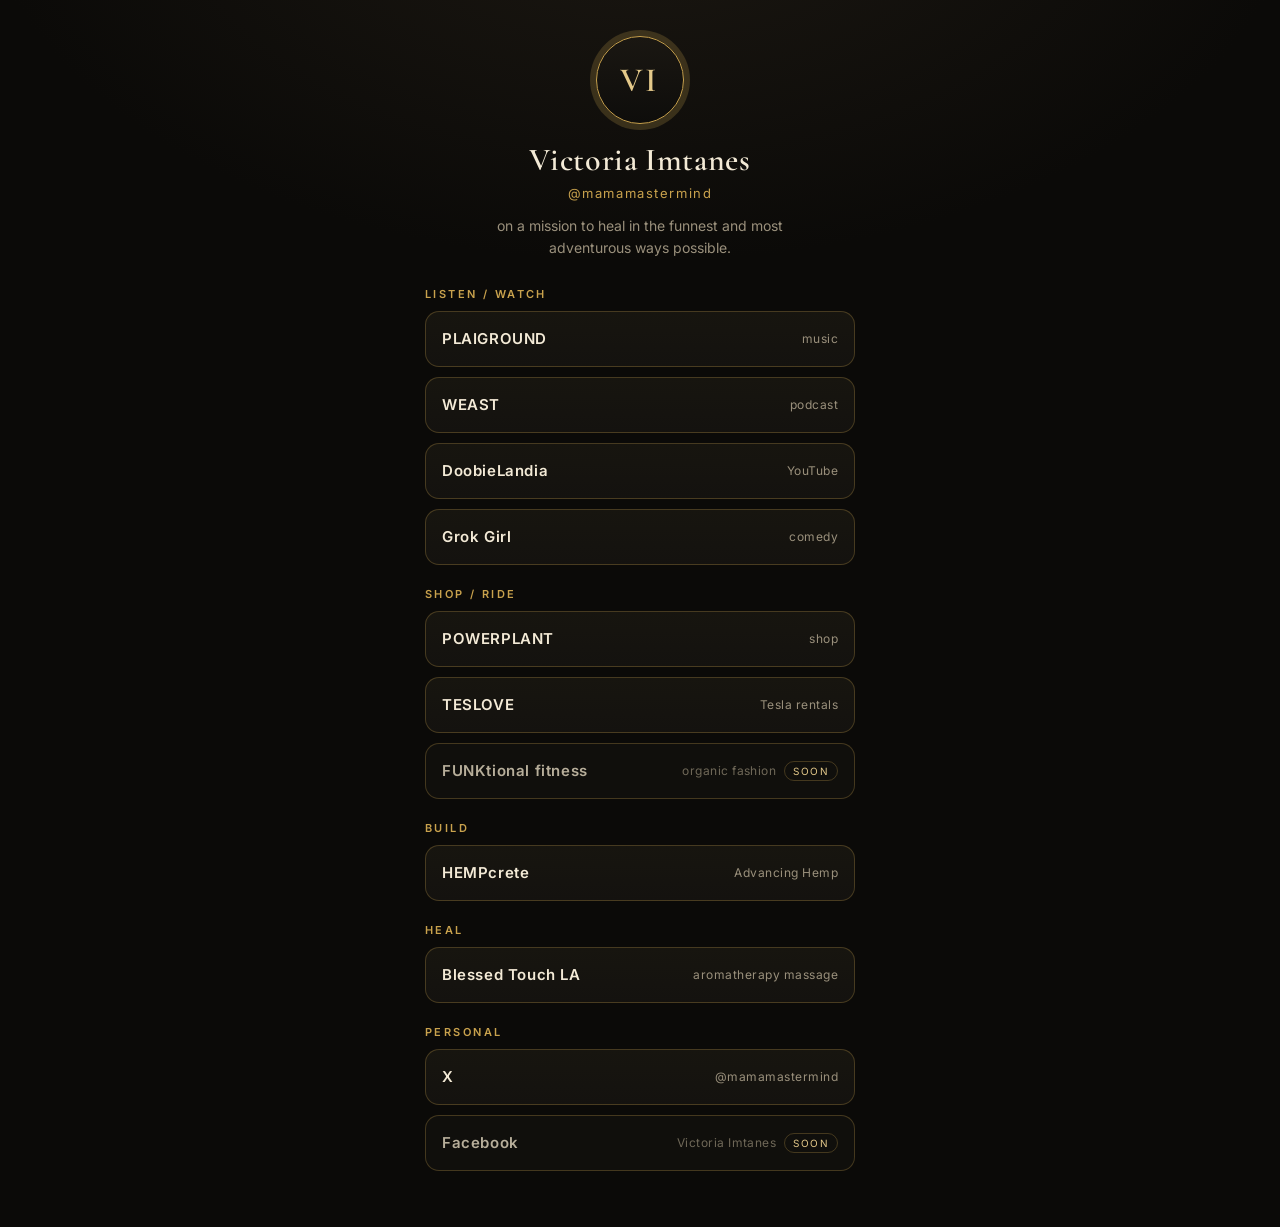
==== links/index.html @ 9baf9e29 "Add /links, /grokgirl, and /teslove GitHub Pages paths Ship a formal Linktree, Grok Girl comedy plac" ====
<!DOCTYPE html>
<html lang="en">
<head>
  <meta charset="UTF-8">
  <meta name="viewport" content="width=device-width, initial-scale=1.0, viewport-fit=cover">
  <meta name="theme-color" content="#0b0a08">
  <meta name="description" content="Victoria Imtanes — @mamamastermind. Music, podcast, comedy, Tesla rentals, hemp, and healing.">
  <title>Victoria Imtanes · @mamamastermind</title>
  <link rel="preconnect" href="https://fonts.googleapis.com">
  <link rel="preconnect" href="https://fonts.gstatic.com" crossorigin>
  <link href="https://fonts.googleapis.com/css2?family=Cormorant+Garamond:wght@500;600;700&family=Inter:wght@400;500;600&display=swap" rel="stylesheet">
  <style>
    :root {
      --ink: #0b0a08;
      --ink-2: #14120f;
      --gold: #c9a24d;
      --gold-soft: #e4c98a;
      --gold-dim: rgba(201, 162, 77, 0.22);
      --line: rgba(201, 162, 77, 0.28);
      --text: #f3ead6;
      --muted: #9a907c;
      --soon: #6f6858;
    }

    * { box-sizing: border-box; margin: 0; padding: 0; }

    html, body {
      min-height: 100%;
      background: radial-gradient(1200px 700px at 50% -10%, #1c1812 0%, var(--ink) 55%);
      color: var(--text);
      font-family: Inter, system-ui, sans-serif;
    }

    body {
      display: flex;
      justify-content: center;
      padding: 36px 16px 56px;
    }

    .wrap {
      width: 100%;
      max-width: 430px;
    }

    header {
      text-align: center;
      margin-bottom: 28px;
    }

    .mono {
      width: 88px;
      height: 88px;
      margin: 0 auto 18px;
      border-radius: 50%;
      border: 1px solid var(--gold);
      box-shadow: 0 0 0 6px var(--gold-dim);
      display: grid;
      place-items: center;
      font-family: "Cormorant Garamond", Georgia, serif;
      font-size: 34px;
      font-weight: 600;
      letter-spacing: 0.08em;
      color: var(--gold-soft);
      background: linear-gradient(180deg, #1a1712, #0e0d0b);
    }

    h1 {
      font-family: "Cormorant Garamond", Georgia, serif;
      font-size: 32px;
      font-weight: 600;
      letter-spacing: 0.02em;
      line-height: 1.1;
    }

    .handle {
      margin-top: 8px;
      color: var(--gold);
      font-size: 13px;
      letter-spacing: 0.12em;
      text-transform: lowercase;
    }

    .bio {
      margin: 14px auto 0;
      max-width: 34ch;
      color: var(--muted);
      font-size: 14px;
      line-height: 1.55;
    }

    section + section { margin-top: 22px; }

    .label {
      display: block;
      margin-bottom: 10px;
      color: var(--gold);
      font-size: 11px;
      font-weight: 600;
      letter-spacing: 0.22em;
    }

    .stack { display: grid; gap: 10px; }

    a.btn, button.btn {
      min-height: 56px;
      width: 100%;
      display: flex;
      align-items: center;
      justify-content: space-between;
      gap: 12px;
      padding: 12px 16px;
      border-radius: 14px;
      border: 1px solid var(--line);
      background: linear-gradient(180deg, #17150f, var(--ink-2));
      color: var(--text);
      text-decoration: none;
      text-align: left;
      cursor: pointer;
      font: inherit;
      transition: border-color 0.2s ease, transform 0.2s ease, background 0.2s ease;
    }

    a.btn:hover, a.btn:focus-visible {
      border-color: var(--gold);
      transform: translateY(-1px);
    }

    .btn strong {
      display: block;
      font-size: 15px;
      font-weight: 600;
      letter-spacing: 0.04em;
    }

    .btn em, .meta {
      font-style: normal;
      color: var(--muted);
      font-size: 12px;
      letter-spacing: 0.04em;
    }

    .right {
      display: flex;
      align-items: center;
      gap: 8px;
      flex-shrink: 0;
    }

    .chip {
      border: 1px solid var(--line);
      color: var(--gold-soft);
      border-radius: 999px;
      padding: 3px 8px;
      font-size: 10px;
      letter-spacing: 0.14em;
      text-transform: uppercase;
    }

    .btn.soon {
      color: var(--soon);
      background: #100f0c;
      cursor: default;
    }

    .btn.soon strong { color: #b7ae9a; }
    .btn.soon .meta { color: var(--soon); }

    .toast {
      position: fixed;
      left: 50%;
      bottom: 24px;
      transform: translateX(-50%) translateY(12px);
      opacity: 0;
      pointer-events: none;
      background: #1b1812;
      color: var(--gold-soft);
      border: 1px solid var(--line);
      border-radius: 999px;
      padding: 10px 16px;
      font-size: 13px;
      letter-spacing: 0.04em;
      transition: opacity 0.2s ease, transform 0.2s ease;
      z-index: 20;
    }

    .toast.show {
      opacity: 1;
      transform: translateX(-50%) translateY(0);
    }
  </style>
</head>
<body>
  <main class="wrap">
    <header>
      <div class="mono" aria-hidden="true">VI</div>
      <h1>Victoria Imtanes</h1>
      <p class="handle">@mamamastermind</p>
      <p class="bio">on a mission to heal in the funnest and most adventurous ways possible.</p>
    </header>

    <section>
      <span class="label">LISTEN / WATCH</span>
      <div class="stack">
        <a class="btn" href="https://wannaplai.com" target="_blank" rel="noopener noreferrer">
          <span><strong>PLAIGROUND</strong></span>
          <span class="right"><span class="meta">music</span></span>
        </a>
        <a class="btn" href="https://www.weast.stream" target="_blank" rel="noopener noreferrer">
          <span><strong>WEAST</strong></span>
          <span class="right"><span class="meta">podcast</span></span>
        </a>
        <a class="btn" href="https://www.youtube.com/@doobielandia" target="_blank" rel="noopener noreferrer">
          <span><strong>DoobieLandia</strong></span>
          <span class="right"><span class="meta">YouTube</span></span>
        </a>
        <a class="btn" href="/grokgirl/">
          <span><strong>Grok Girl</strong></span>
          <span class="right"><span class="meta">comedy</span></span>
        </a>
      </div>
    </section>

    <section>
      <span class="label">SHOP / RIDE</span>
      <div class="stack">
        <a class="btn" href="https://www.instagram.com/powerplantog/" target="_blank" rel="noopener noreferrer">
          <span><strong>POWERPLANT</strong></span>
          <span class="right"><span class="meta">shop</span></span>
        </a>
        <a class="btn" href="/teslove/">
          <span><strong>TESLOVE</strong></span>
          <span class="right"><span class="meta">Tesla rentals</span></span>
        </a>
        <button class="btn soon" type="button" data-toast="FUNKtional fitness is coming soon.">
          <span><strong>FUNKtional fitness</strong></span>
          <span class="right">
            <span class="meta">organic fashion</span>
            <span class="chip">soon</span>
          </span>
        </button>
      </div>
    </section>

    <section>
      <span class="label">BUILD</span>
      <div class="stack">
        <a class="btn" href="https://advancinghemp.wordpress.com" target="_blank" rel="noopener noreferrer">
          <span><strong>HEMPcrete</strong></span>
          <span class="right"><span class="meta">Advancing Hemp</span></span>
        </a>
      </div>
    </section>

    <section>
      <span class="label">HEAL</span>
      <div class="stack">
        <a class="btn" href="https://blessedtouchla.com" target="_blank" rel="noopener noreferrer">
          <span><strong>Blessed Touch LA</strong></span>
          <span class="right"><span class="meta">aromatherapy massage</span></span>
        </a>
      </div>
    </section>

    <section>
      <span class="label">PERSONAL</span>
      <div class="stack">
        <a class="btn" href="https://x.com/mamamastermind" target="_blank" rel="noopener noreferrer">
          <span><strong>X</strong></span>
          <span class="right"><span class="meta">@mamamastermind</span></span>
        </a>
        <button class="btn soon" type="button" data-toast="Facebook is coming soon.">
          <span><strong>Facebook</strong></span>
          <span class="right">
            <span class="meta">Victoria Imtanes</span>
            <span class="chip">soon</span>
          </span>
        </button>
      </div>
    </section>
  </main>

  <div class="toast" id="toast" role="status" aria-live="polite"></div>

  <script>
    const toast = document.getElementById("toast");
    let hideTimer;

    function showToast(message) {
      toast.textContent = message;
      toast.classList.add("show");
      clearTimeout(hideTimer);
      hideTimer = setTimeout(() => toast.classList.remove("show"), 2200);
    }

    document.querySelectorAll("[data-toast]").forEach((el) => {
      el.addEventListener("click", () => showToast(el.dataset.toast));
    });
  </script>
</body>
</html>
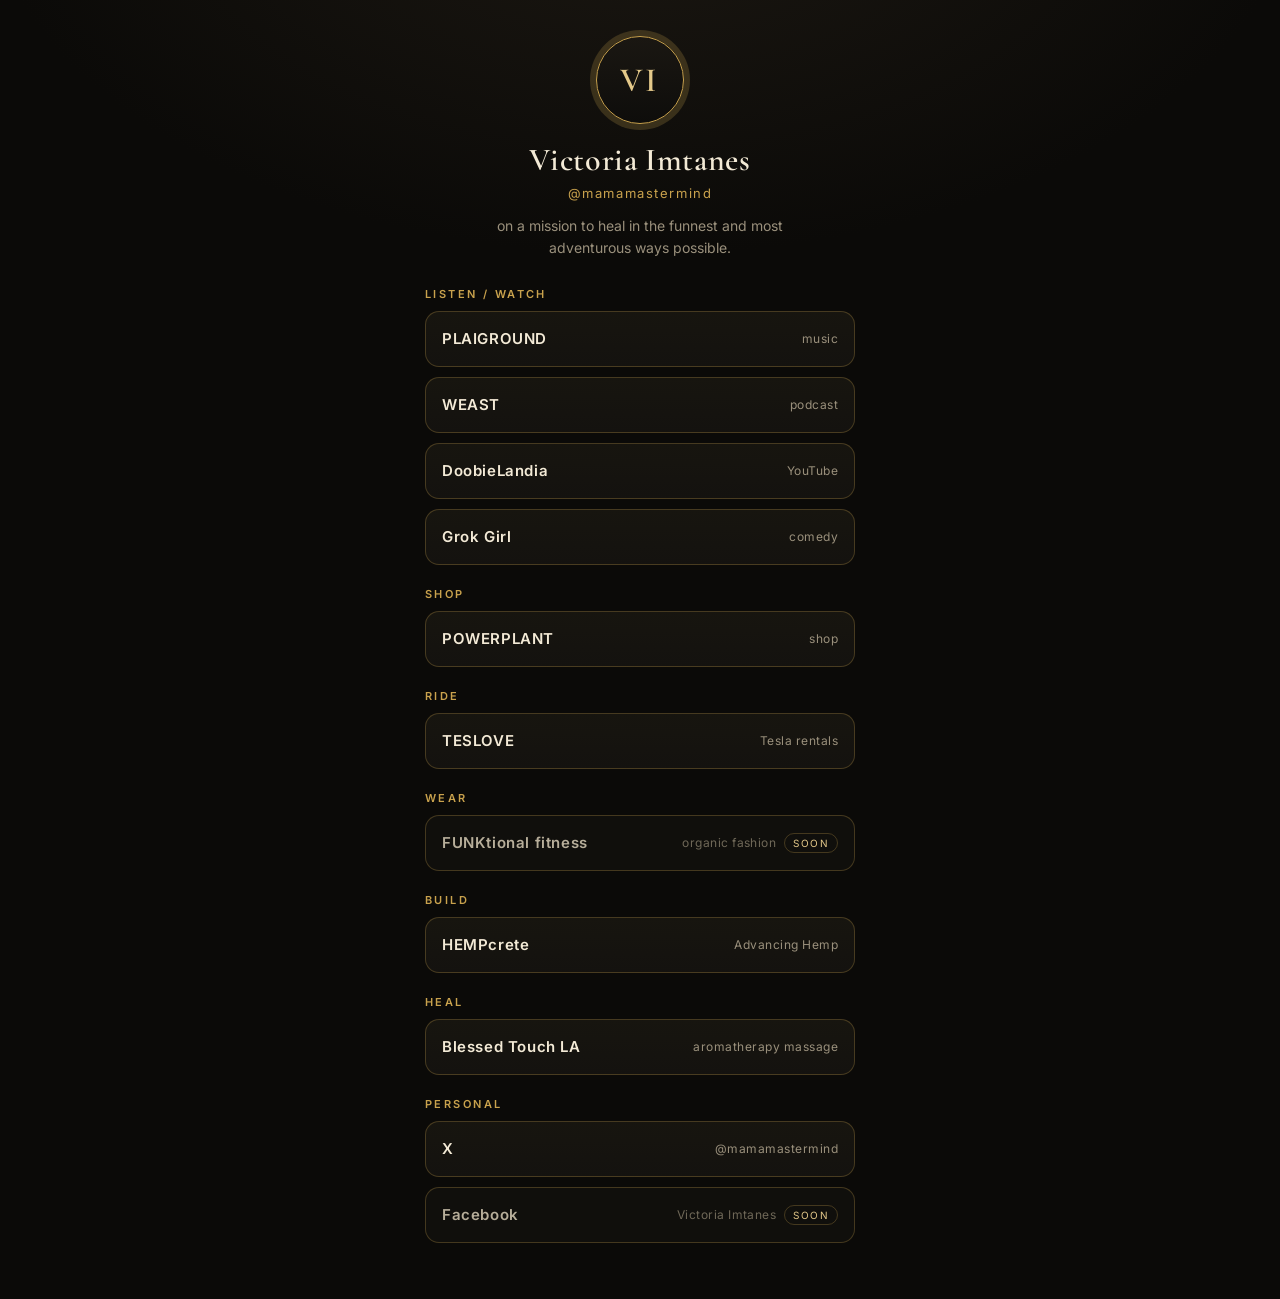
==== commit dcd3f398: "Split Linktree Shop/Ride into SHOP, RIDE, and WEAR Keep POWERPLANT, TESLOVE, and FUNKtional fitness " ====
--- a/links/index.html
+++ b/links/index.html
@@ -221,16 +221,28 @@
     </section>
 
     <section>
-      <span class="label">SHOP / RIDE</span>
+      <span class="label">SHOP</span>
       <div class="stack">
         <a class="btn" href="https://www.instagram.com/powerplantog/" target="_blank" rel="noopener noreferrer">
           <span><strong>POWERPLANT</strong></span>
           <span class="right"><span class="meta">shop</span></span>
         </a>
+      </div>
+    </section>
+
+    <section>
+      <span class="label">RIDE</span>
+      <div class="stack">
         <a class="btn" href="/teslove/">
           <span><strong>TESLOVE</strong></span>
           <span class="right"><span class="meta">Tesla rentals</span></span>
         </a>
+      </div>
+    </section>
+
+    <section>
+      <span class="label">WEAR</span>
+      <div class="stack">
         <button class="btn soon" type="button" data-toast="FUNKtional fitness is coming soon.">
           <span><strong>FUNKtional fitness</strong></span>
           <span class="right">
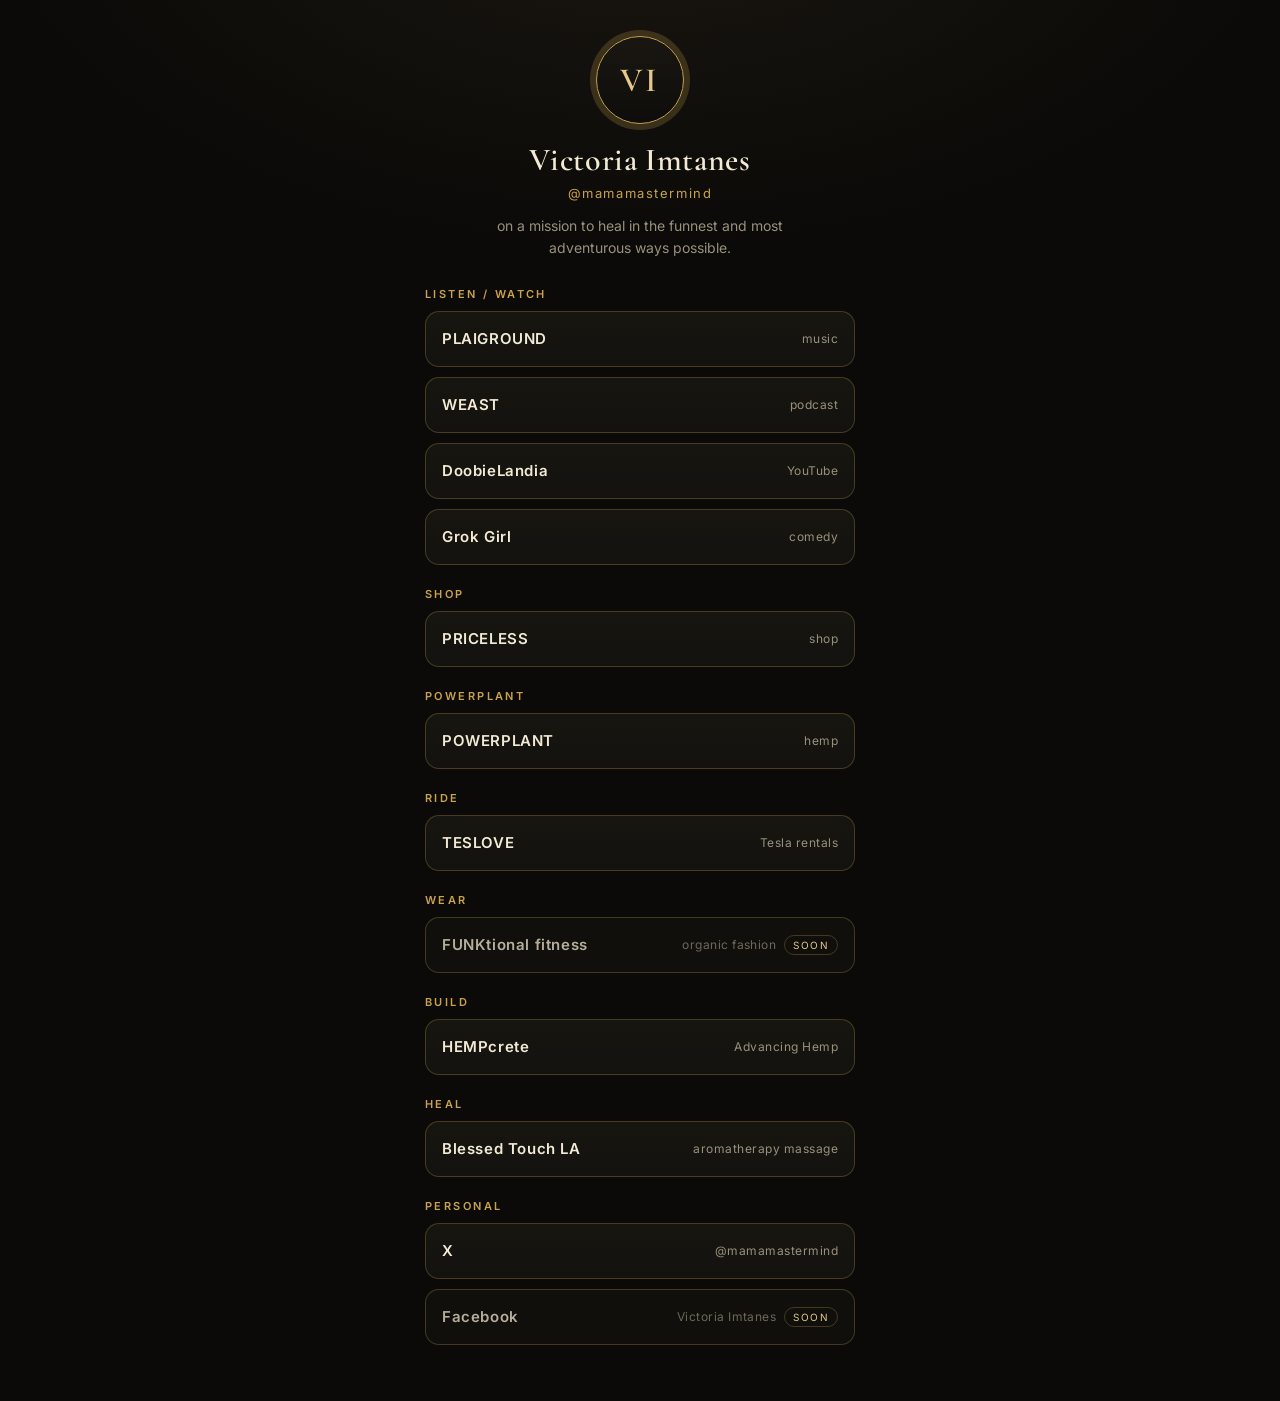
==== commit 635b7d27: "Rename grocery shop to PRICELESS; POWERPLANT is hemp hub Move the organic marketplace to /priceless/" ====
--- a/links/index.html
+++ b/links/index.html
@@ -223,9 +223,19 @@
     <section>
       <span class="label">SHOP</span>
       <div class="stack">
-        <a class="btn" href="https://www.instagram.com/powerplantog/" target="_blank" rel="noopener noreferrer">
+        <a class="btn" href="/priceless/">
+          <span><strong>PRICELESS</strong></span>
+          <span class="right"><span class="meta">shop</span></span>
+        </a>
+      </div>
+    </section>
+
+    <section>
+      <span class="label">POWERPLANT</span>
+      <div class="stack">
+        <a class="btn" href="/powerplant/">
           <span><strong>POWERPLANT</strong></span>
-          <span class="right"><span class="meta">shop</span></span>
+          <span class="right"><span class="meta">hemp</span></span>
         </a>
       </div>
     </section>
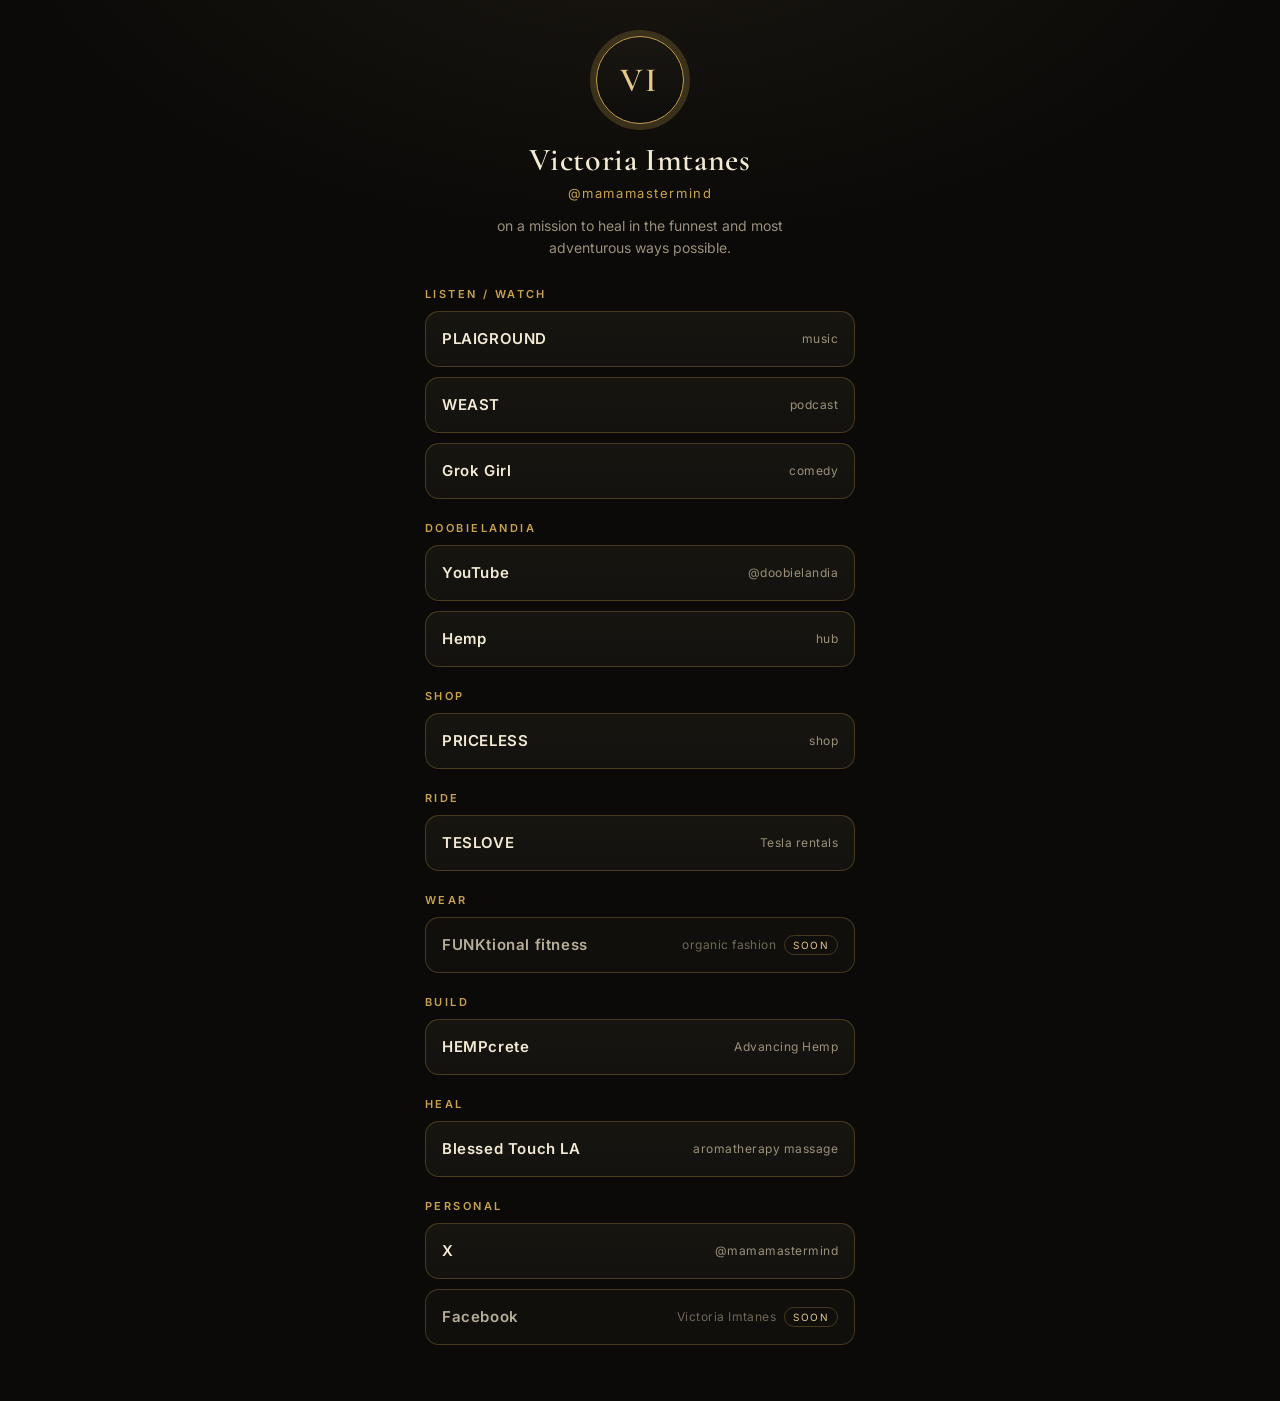
==== commit 43c1f46a: "Fold POWERPLANT into one DoobieLandia public face Linktree now has a single DOOBIELANDIA section (Yo" ====
--- a/links/index.html
+++ b/links/index.html
@@ -209,10 +209,6 @@
           <span><strong>WEAST</strong></span>
           <span class="right"><span class="meta">podcast</span></span>
         </a>
-        <a class="btn" href="https://www.youtube.com/@doobielandia" target="_blank" rel="noopener noreferrer">
-          <span><strong>DoobieLandia</strong></span>
-          <span class="right"><span class="meta">YouTube</span></span>
-        </a>
         <a class="btn" href="/grokgirl/">
           <span><strong>Grok Girl</strong></span>
           <span class="right"><span class="meta">comedy</span></span>
@@ -221,21 +217,25 @@
     </section>
 
     <section>
+      <span class="label">DOOBIELANDIA</span>
+      <div class="stack">
+        <a class="btn" href="https://www.youtube.com/@doobielandia" target="_blank" rel="noopener noreferrer">
+          <span><strong>YouTube</strong></span>
+          <span class="right"><span class="meta">@doobielandia</span></span>
+        </a>
+        <a class="btn" href="/powerplant/">
+          <span><strong>Hemp</strong></span>
+          <span class="right"><span class="meta">hub</span></span>
+        </a>
+      </div>
+    </section>
+
+    <section>
       <span class="label">SHOP</span>
       <div class="stack">
         <a class="btn" href="/priceless/">
           <span><strong>PRICELESS</strong></span>
           <span class="right"><span class="meta">shop</span></span>
-        </a>
-      </div>
-    </section>
-
-    <section>
-      <span class="label">POWERPLANT</span>
-      <div class="stack">
-        <a class="btn" href="/powerplant/">
-          <span><strong>POWERPLANT</strong></span>
-          <span class="right"><span class="meta">hemp</span></span>
         </a>
       </div>
     </section>
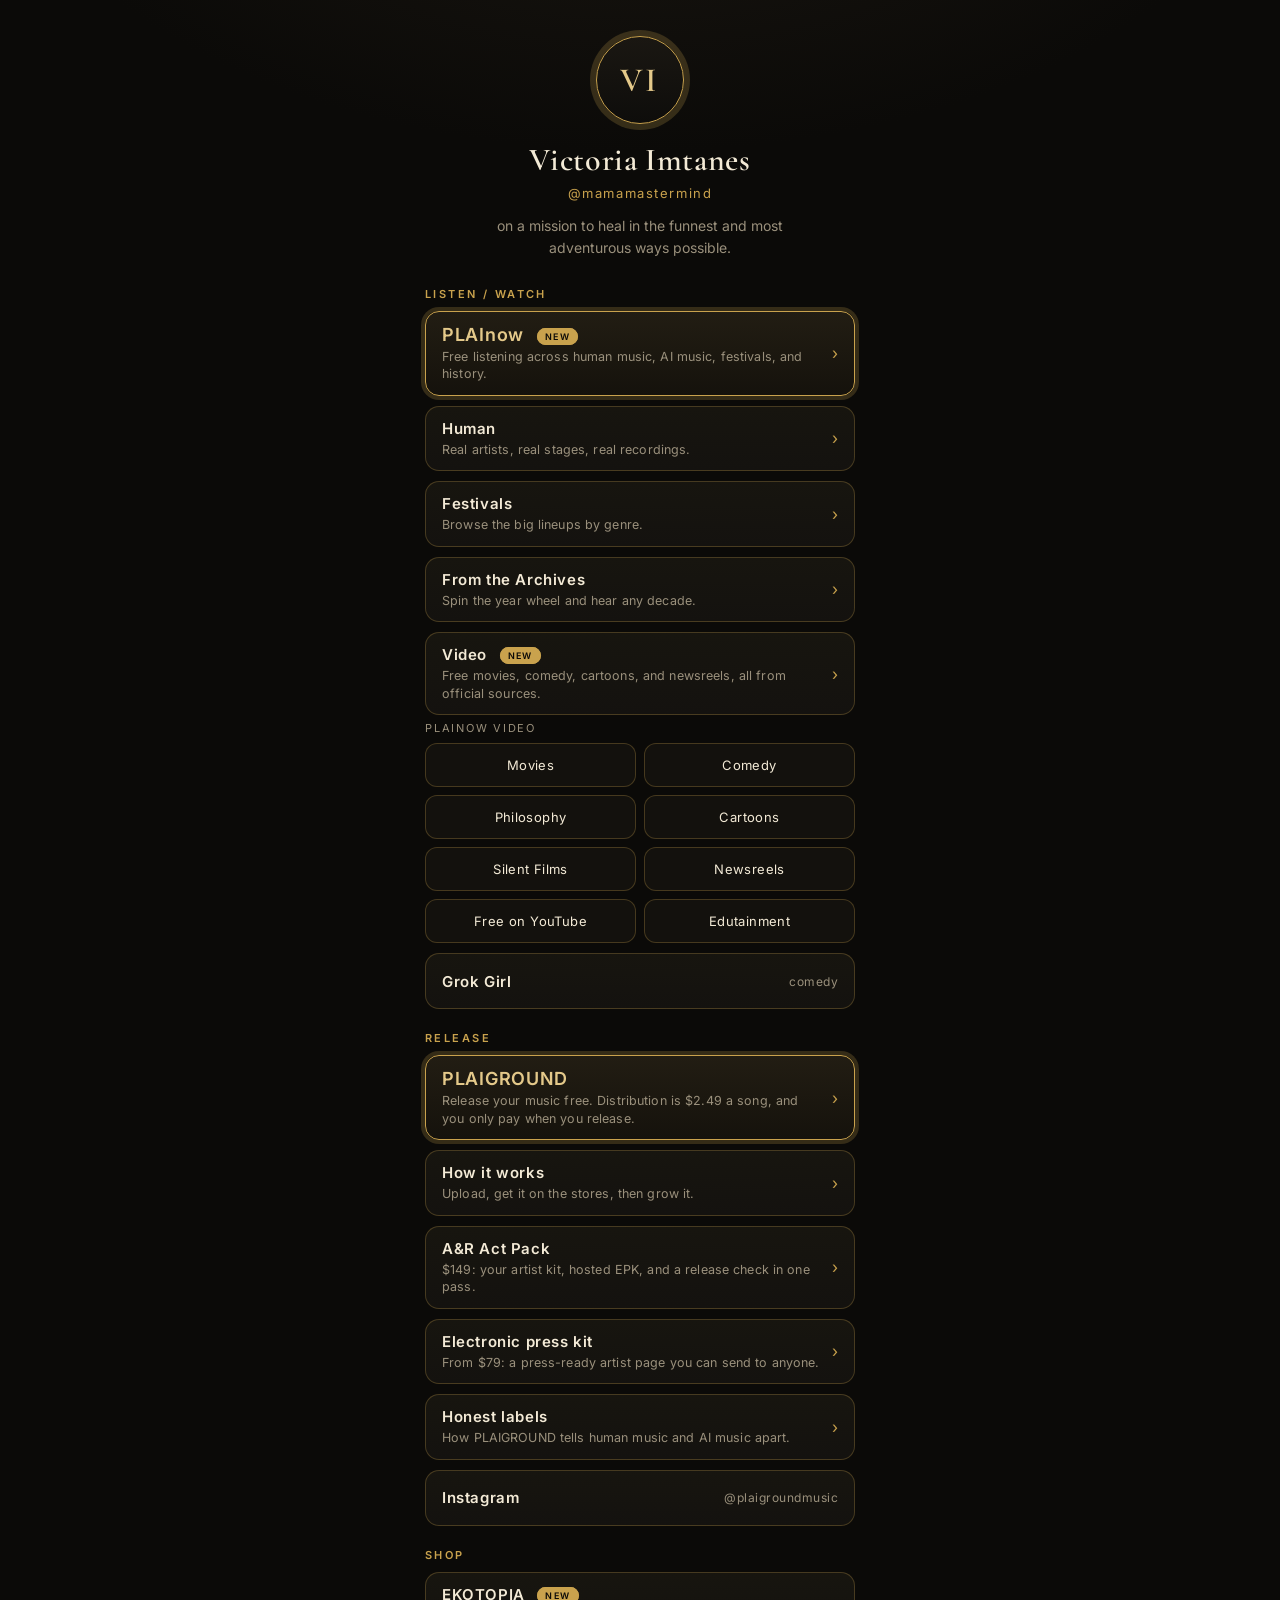
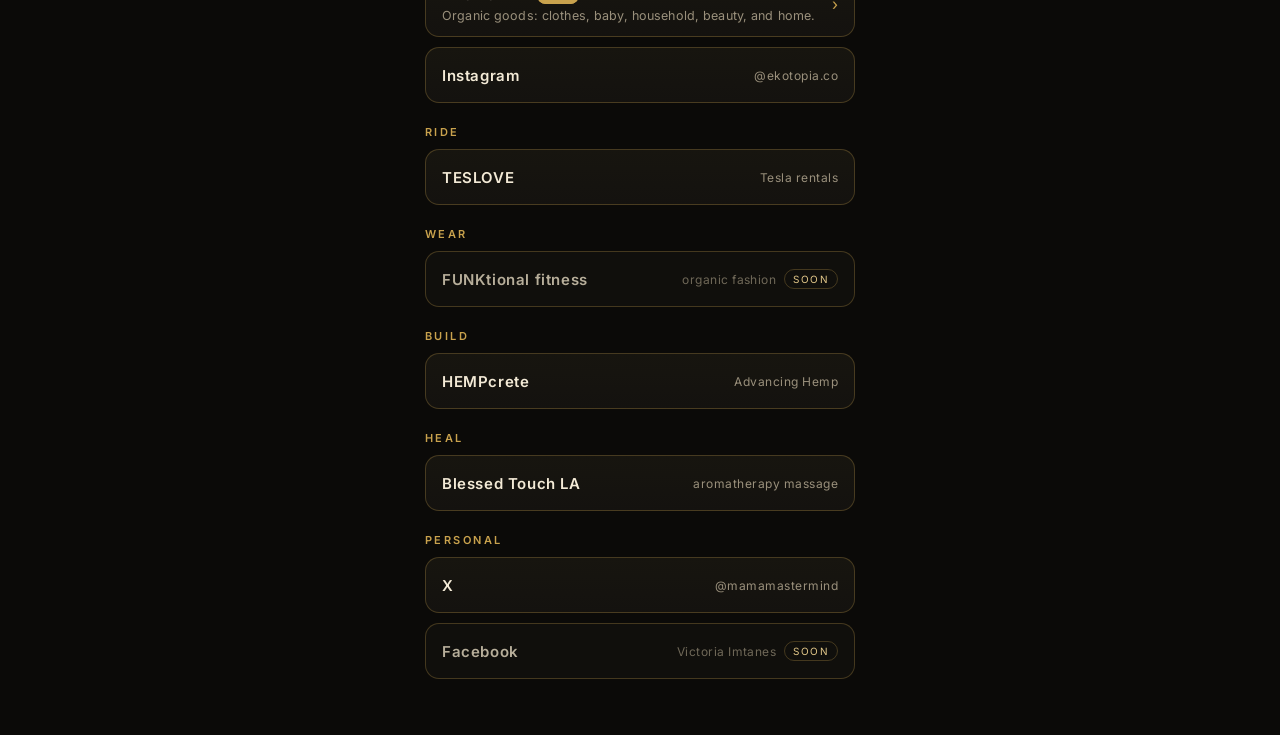
==== commit a1d93dc4: "links: refresh for Sep 25 — PLAInow + PLAIGROUND on top, EKOTOPIA shop, drop dead/off-limits links" ====
--- a/links/index.html
+++ b/links/index.html
@@ -4,7 +4,7 @@
   <meta charset="UTF-8">
   <meta name="viewport" content="width=device-width, initial-scale=1.0, viewport-fit=cover">
   <meta name="theme-color" content="#0b0a08">
-  <meta name="description" content="Victoria Imtanes — @mamamastermind. Music, podcast, comedy, Tesla rentals, hemp, and healing.">
+  <meta name="description" content="Victoria Imtanes — @mamamastermind. PLAInow, PLAIGROUND, EKOTOPIA organic goods, comedy, Tesla rentals, and healing.">
   <title>Victoria Imtanes · @mamamastermind</title>
   <link rel="preconnect" href="https://fonts.googleapis.com">
   <link rel="preconnect" href="https://fonts.gstatic.com" crossorigin>
@@ -187,6 +187,75 @@
       opacity: 1;
       transform: translateX(-50%) translateY(0);
     }
+
+    .new {
+      margin-left: 8px;
+      border: 1px solid var(--gold);
+      color: var(--ink);
+      background: var(--gold);
+      border-radius: 999px;
+      padding: 2px 7px;
+      font-size: 9px;
+      letter-spacing: 0.16em;
+      vertical-align: 1px;
+    }
+
+    a.btn.feature {
+      min-height: 76px;
+      border-color: var(--gold);
+      background: linear-gradient(180deg, #221d13, #15120c);
+      box-shadow: 0 0 0 4px var(--gold-dim);
+    }
+
+    a.btn.feature strong { font-size: 18px; color: var(--gold-soft); }
+
+    .btn .blurb {
+      display: block;
+      margin-top: 3px;
+      color: var(--muted);
+      font-size: 12.5px;
+      line-height: 1.4;
+      letter-spacing: 0.01em;
+    }
+
+    .btn .arrow {
+      color: var(--gold);
+      font-size: 16px;
+      flex-shrink: 0;
+    }
+
+    .sub {
+      display: block;
+      margin: 6px 0 8px;
+      color: var(--muted);
+      font-size: 11px;
+      letter-spacing: 0.16em;
+    }
+
+    .chips {
+      display: grid;
+      grid-template-columns: repeat(2, minmax(0, 1fr));
+      gap: 8px;
+    }
+
+    a.pill {
+      min-height: 44px;
+      display: flex;
+      align-items: center;
+      justify-content: center;
+      padding: 8px 10px;
+      border-radius: 12px;
+      border: 1px solid var(--line);
+      background: #13110d;
+      color: var(--text);
+      text-decoration: none;
+      font-size: 13px;
+      letter-spacing: 0.03em;
+      text-align: center;
+      transition: border-color 0.2s ease;
+    }
+
+    a.pill:hover, a.pill:focus-visible { border-color: var(--gold); }
   </style>
 </head>
 <body>
@@ -201,14 +270,39 @@
     <section>
       <span class="label">LISTEN / WATCH</span>
       <div class="stack">
-        <a class="btn" href="https://wannaplai.com" target="_blank" rel="noopener noreferrer">
-          <span><strong>PLAIGROUND</strong></span>
-          <span class="right"><span class="meta">music</span></span>
-        </a>
-        <a class="btn" href="https://www.weast.stream" target="_blank" rel="noopener noreferrer">
-          <span><strong>WEAST</strong></span>
-          <span class="right"><span class="meta">podcast</span></span>
-        </a>
+        <a class="btn feature" href="https://www.plainow.com/" target="_blank" rel="noopener noreferrer">
+          <span><strong>PLAInow <span class="new">NEW</span></strong><span class="blurb">Free listening across human music, AI music, festivals, and history.</span></span>
+          <span class="arrow" aria-hidden="true">&rsaquo;</span>
+        </a>
+        <a class="btn" href="https://www.plainow.com/human" target="_blank" rel="noopener noreferrer">
+          <span><strong>Human</strong><span class="blurb">Real artists, real stages, real recordings.</span></span>
+          <span class="arrow" aria-hidden="true">&rsaquo;</span>
+        </a>
+        <a class="btn" href="https://www.plainow.com/festivals/major" target="_blank" rel="noopener noreferrer">
+          <span><strong>Festivals</strong><span class="blurb">Browse the big lineups by genre.</span></span>
+          <span class="arrow" aria-hidden="true">&rsaquo;</span>
+        </a>
+        <a class="btn" href="https://www.plainow.com/archive/explore" target="_blank" rel="noopener noreferrer">
+          <span><strong>From the Archives</strong><span class="blurb">Spin the year wheel and hear any decade.</span></span>
+          <span class="arrow" aria-hidden="true">&rsaquo;</span>
+        </a>
+        <a class="btn" href="https://www.plainow.com/video" target="_blank" rel="noopener noreferrer">
+          <span><strong>Video <span class="new">NEW</span></strong><span class="blurb">Free movies, comedy, cartoons, and newsreels, all from official sources.</span></span>
+          <span class="arrow" aria-hidden="true">&rsaquo;</span>
+        </a>
+      </div>
+      <span class="sub">PLAINOW VIDEO</span>
+      <div class="chips">
+          <a class="pill" href="https://www.plainow.com/video/movies" target="_blank" rel="noopener noreferrer">Movies</a>
+          <a class="pill" href="https://www.plainow.com/video/comedy" target="_blank" rel="noopener noreferrer">Comedy</a>
+          <a class="pill" href="https://www.plainow.com/video/philosophy" target="_blank" rel="noopener noreferrer">Philosophy</a>
+          <a class="pill" href="https://www.plainow.com/video/cartoons" target="_blank" rel="noopener noreferrer">Cartoons</a>
+          <a class="pill" href="https://www.plainow.com/video/silent-films" target="_blank" rel="noopener noreferrer">Silent Films</a>
+          <a class="pill" href="https://www.plainow.com/video/newsreels" target="_blank" rel="noopener noreferrer">Newsreels</a>
+          <a class="pill" href="https://www.plainow.com/video/free-youtube" target="_blank" rel="noopener noreferrer">Free on YouTube</a>
+          <a class="pill" href="https://www.plainow.com/video/edutainment" target="_blank" rel="noopener noreferrer">Edutainment</a>
+      </div>
+      <div class="stack" style="margin-top: 10px;">
         <a class="btn" href="/grokgirl/">
           <span><strong>Grok Girl</strong></span>
           <span class="right"><span class="meta">comedy</span></span>
@@ -217,15 +311,31 @@
     </section>
 
     <section>
-      <span class="label">DOOBIELANDIA</span>
-      <div class="stack">
-        <a class="btn" href="https://www.youtube.com/@doobielandia" target="_blank" rel="noopener noreferrer">
-          <span><strong>YouTube</strong></span>
-          <span class="right"><span class="meta">@doobielandia</span></span>
-        </a>
-        <a class="btn" href="/powerplant/">
-          <span><strong>Hemp</strong></span>
-          <span class="right"><span class="meta">hub</span></span>
+      <span class="label">RELEASE</span>
+      <div class="stack">
+        <a class="btn feature" href="https://www.wannaplai.com/" target="_blank" rel="noopener noreferrer">
+          <span><strong>PLAIGROUND</strong><span class="blurb">Release your music free. Distribution is $2.49 a song, and you only pay when you release.</span></span>
+          <span class="arrow" aria-hidden="true">&rsaquo;</span>
+        </a>
+        <a class="btn" href="https://www.wannaplai.com/how-it-works.html" target="_blank" rel="noopener noreferrer">
+          <span><strong>How it works</strong><span class="blurb">Upload, get it on the stores, then grow it.</span></span>
+          <span class="arrow" aria-hidden="true">&rsaquo;</span>
+        </a>
+        <a class="btn" href="https://www.wannaplai.com/ar.html" target="_blank" rel="noopener noreferrer">
+          <span><strong>A&R Act Pack</strong><span class="blurb">$149: your artist kit, hosted EPK, and a release check in one pass.</span></span>
+          <span class="arrow" aria-hidden="true">&rsaquo;</span>
+        </a>
+        <a class="btn" href="https://www.wannaplai.com/epk.html" target="_blank" rel="noopener noreferrer">
+          <span><strong>Electronic press kit</strong><span class="blurb">From $79: a press-ready artist page you can send to anyone.</span></span>
+          <span class="arrow" aria-hidden="true">&rsaquo;</span>
+        </a>
+        <a class="btn" href="https://www.wannaplai.com/transparency.html" target="_blank" rel="noopener noreferrer">
+          <span><strong>Honest labels</strong><span class="blurb">How PLAIGROUND tells human music and AI music apart.</span></span>
+          <span class="arrow" aria-hidden="true">&rsaquo;</span>
+        </a>
+        <a class="btn" href="https://www.instagram.com/plaigroundmusic" target="_blank" rel="noopener noreferrer">
+          <span><strong>Instagram</strong></span>
+          <span class="right"><span class="meta">@plaigroundmusic</span></span>
         </a>
       </div>
     </section>
@@ -233,9 +343,13 @@
     <section>
       <span class="label">SHOP</span>
       <div class="stack">
-        <a class="btn" href="/priceless/">
-          <span><strong>PRICELESS</strong></span>
-          <span class="right"><span class="meta">shop</span></span>
+        <a class="btn" href="https://ekotopia.co/" target="_blank" rel="noopener noreferrer">
+          <span><strong>EKOTOPIA <span class="new">NEW</span></strong><span class="blurb">Organic goods: clothes, baby, household, beauty, and home.</span></span>
+          <span class="arrow" aria-hidden="true">&rsaquo;</span>
+        </a>
+        <a class="btn" href="https://www.instagram.com/ekotopia.co/" target="_blank" rel="noopener noreferrer">
+          <span><strong>Instagram</strong></span>
+          <span class="right"><span class="meta">@ekotopia.co</span></span>
         </a>
       </div>
     </section>
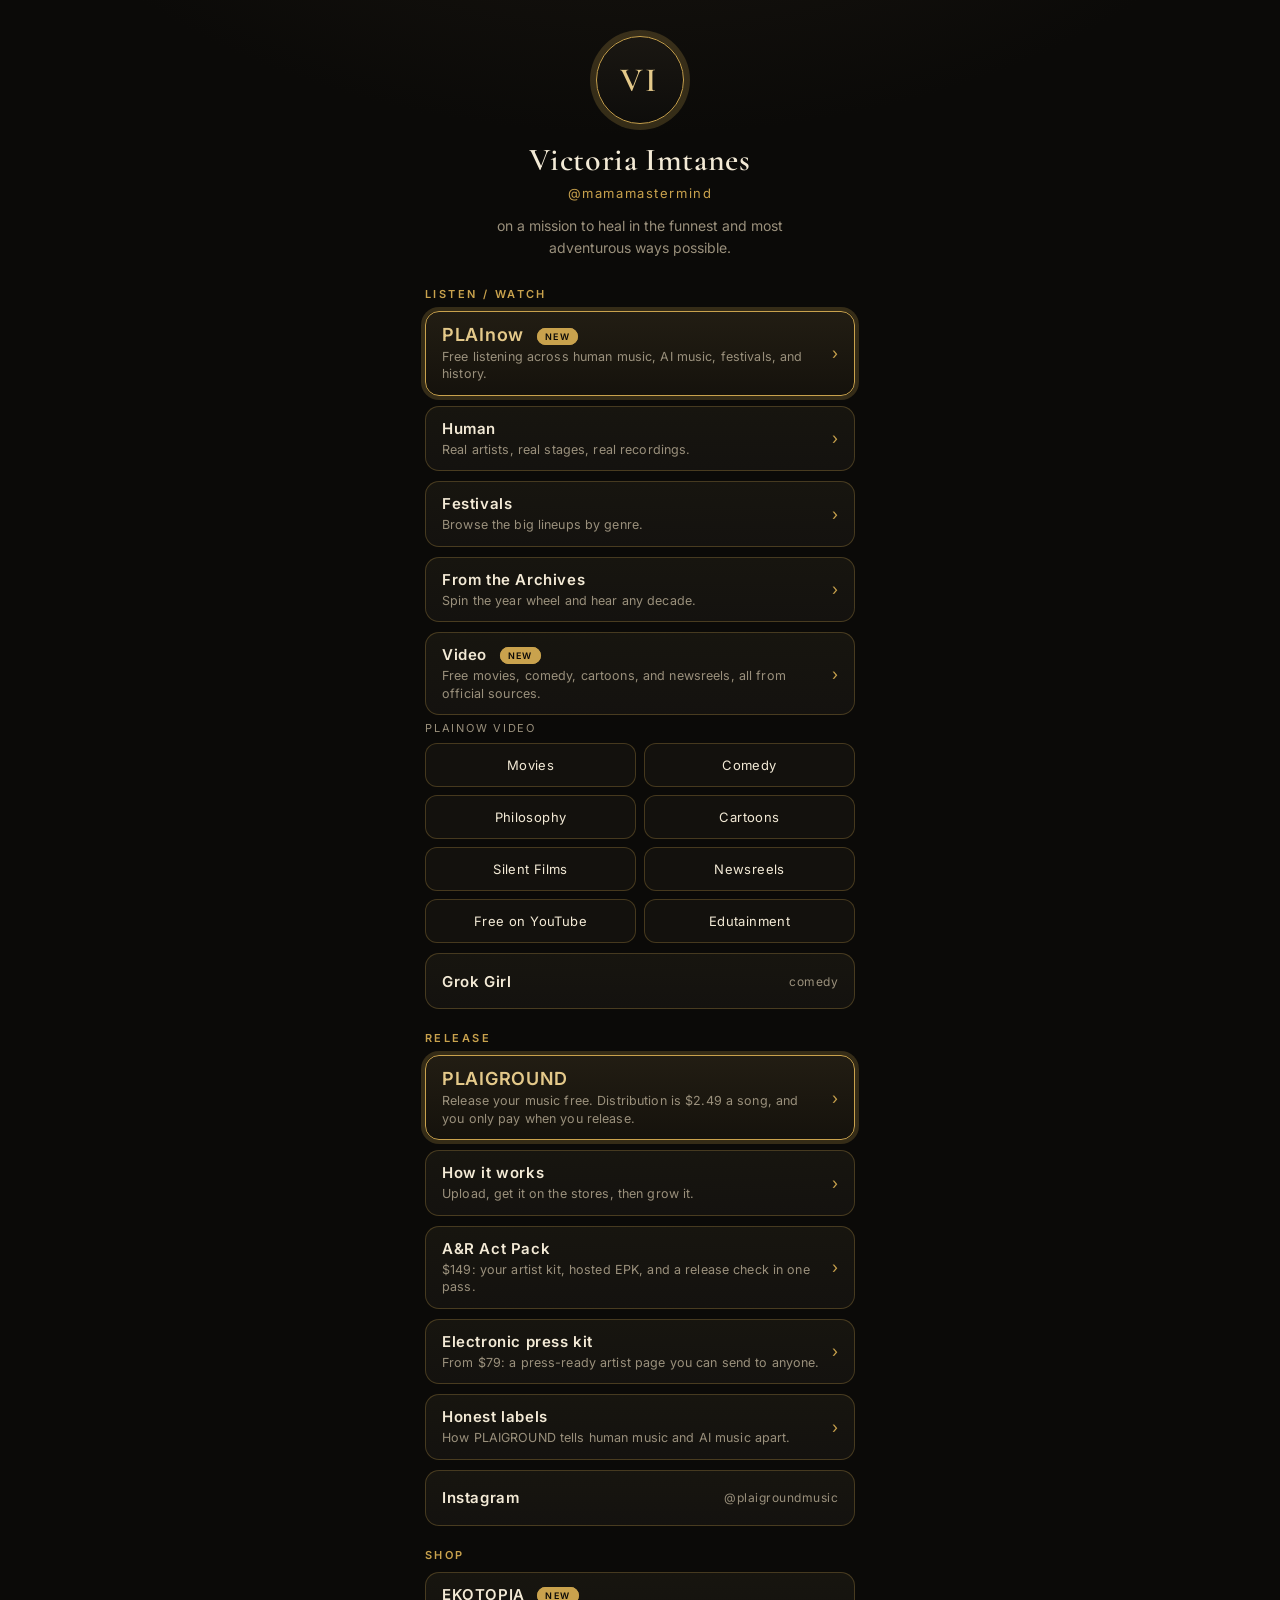
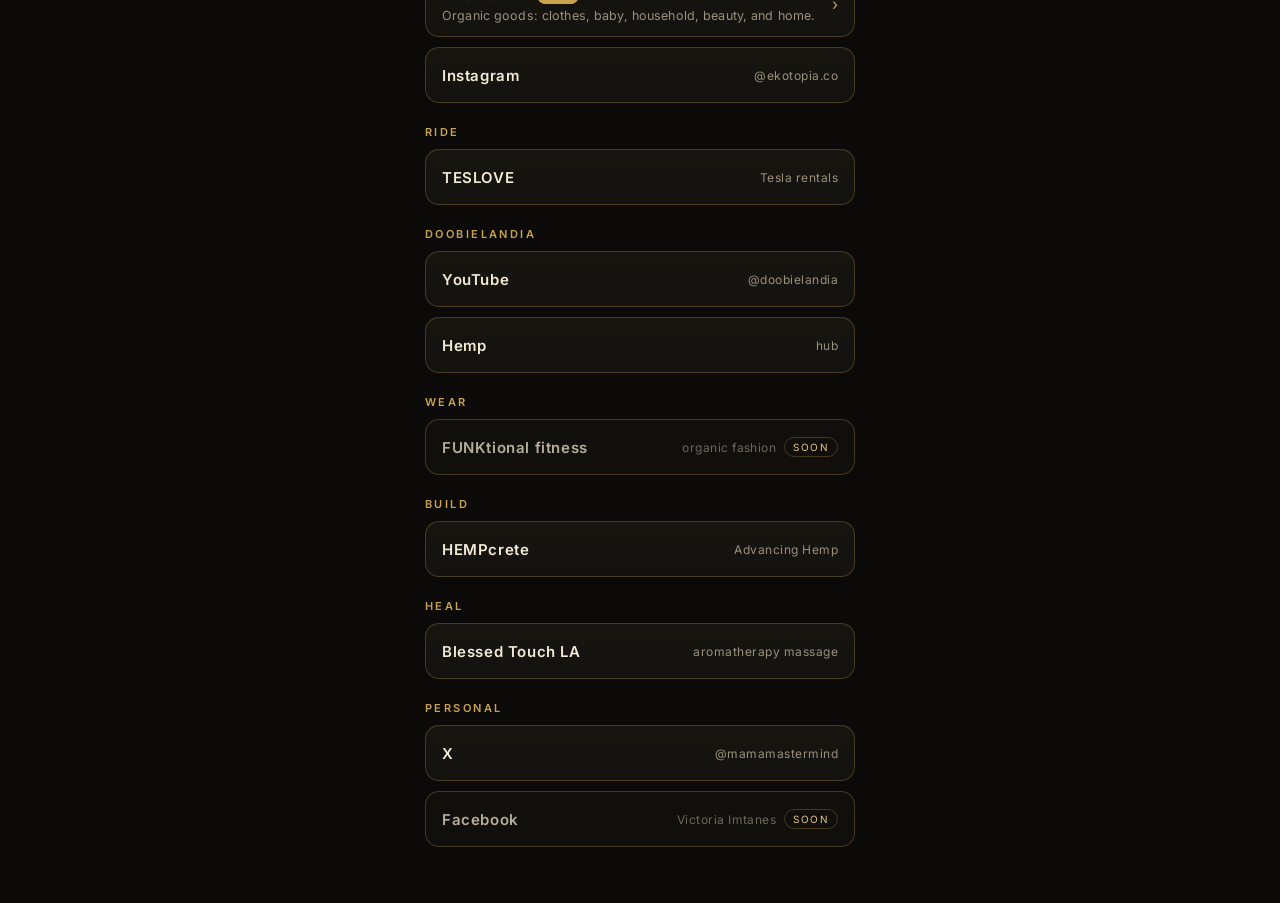
==== commit 1bb570e1: "links: restore DOOBIELANDIA section (YouTube + hemp hub) below SHOP/RIDE" ====
--- a/links/index.html
+++ b/links/index.html
@@ -4,7 +4,7 @@
   <meta charset="UTF-8">
   <meta name="viewport" content="width=device-width, initial-scale=1.0, viewport-fit=cover">
   <meta name="theme-color" content="#0b0a08">
-  <meta name="description" content="Victoria Imtanes — @mamamastermind. PLAInow, PLAIGROUND, EKOTOPIA organic goods, comedy, Tesla rentals, and healing.">
+  <meta name="description" content="Victoria Imtanes — @mamamastermind. PLAInow, PLAIGROUND, EKOTOPIA organic goods, comedy, Tesla rentals, hemp, and healing.">
   <title>Victoria Imtanes · @mamamastermind</title>
   <link rel="preconnect" href="https://fonts.googleapis.com">
   <link rel="preconnect" href="https://fonts.gstatic.com" crossorigin>
@@ -365,6 +365,20 @@
     </section>
 
     <section>
+      <span class="label">DOOBIELANDIA</span>
+      <div class="stack">
+        <a class="btn" href="https://www.youtube.com/@doobielandia" target="_blank" rel="noopener noreferrer">
+          <span><strong>YouTube</strong></span>
+          <span class="right"><span class="meta">@doobielandia</span></span>
+        </a>
+        <a class="btn" href="/powerplant/">
+          <span><strong>Hemp</strong></span>
+          <span class="right"><span class="meta">hub</span></span>
+        </a>
+      </div>
+    </section>
+
+    <section>
       <span class="label">WEAR</span>
       <div class="stack">
         <button class="btn soon" type="button" data-toast="FUNKtional fitness is coming soon.">
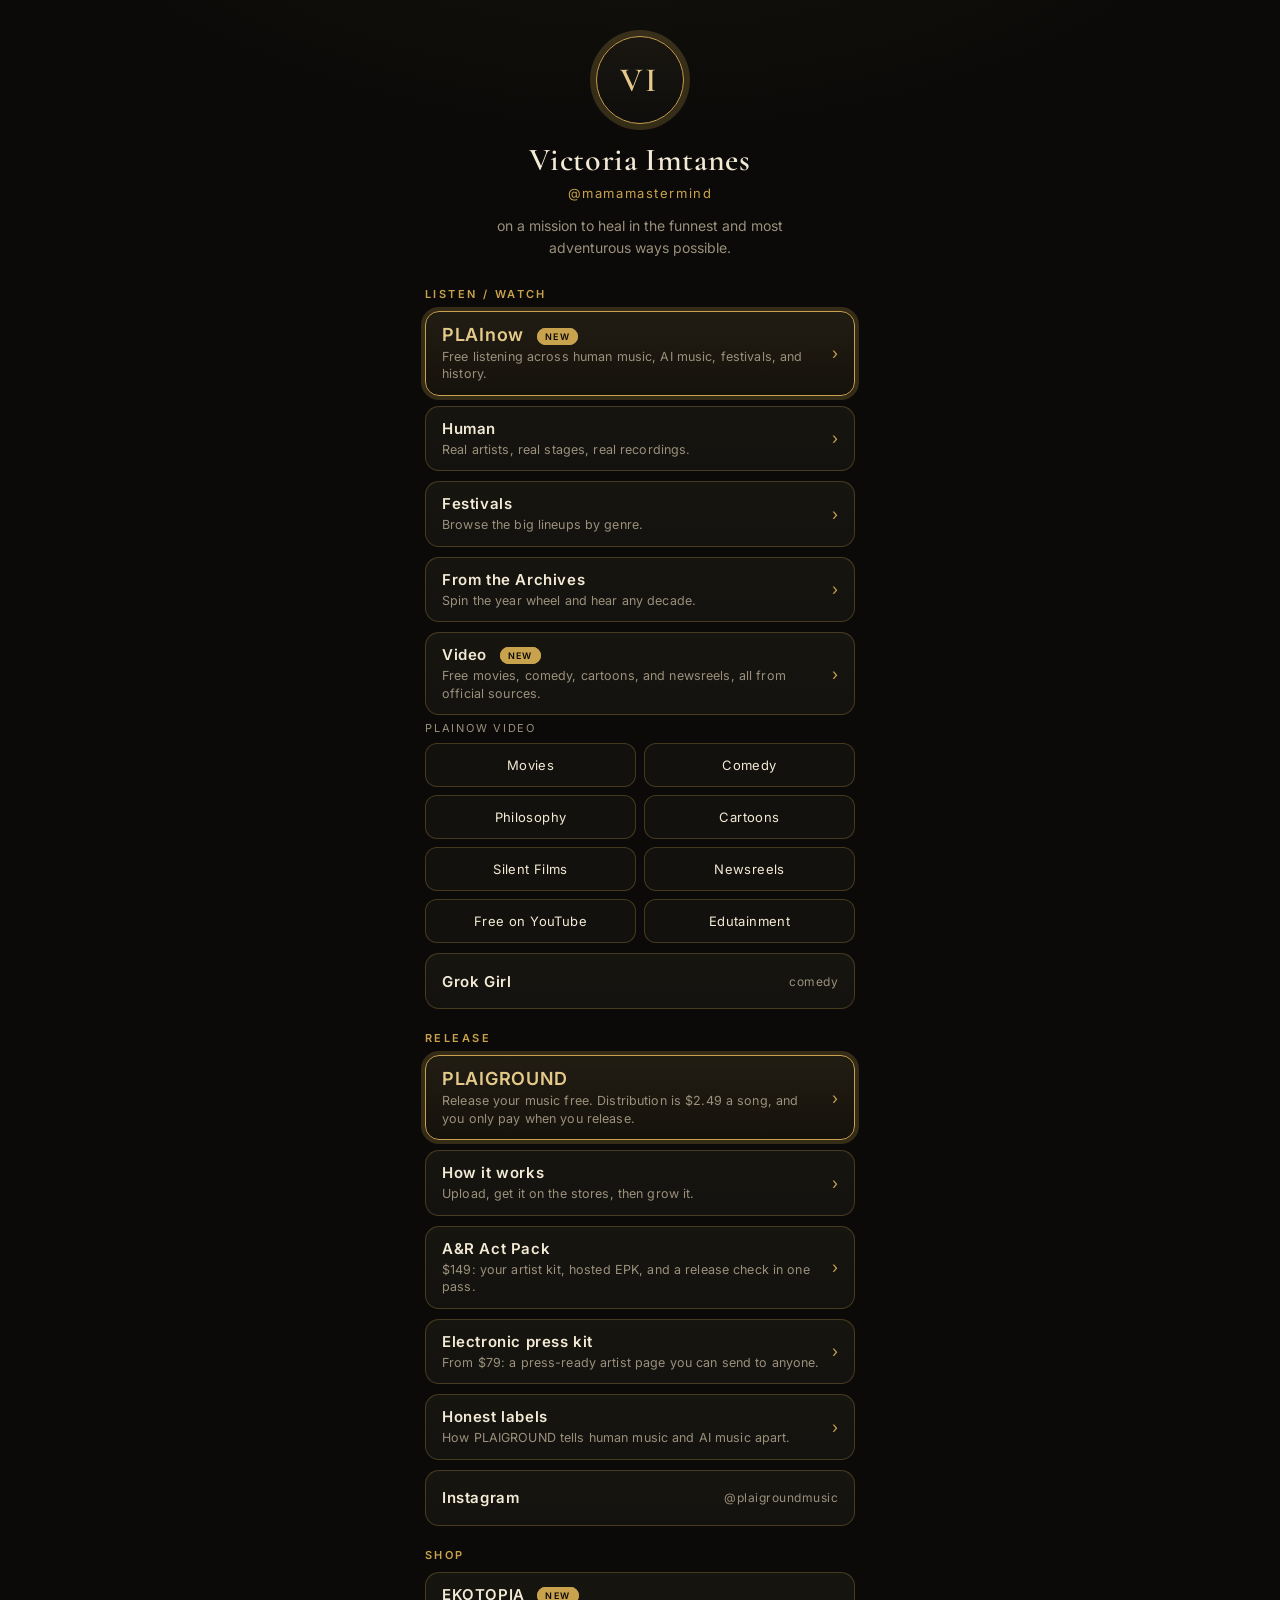
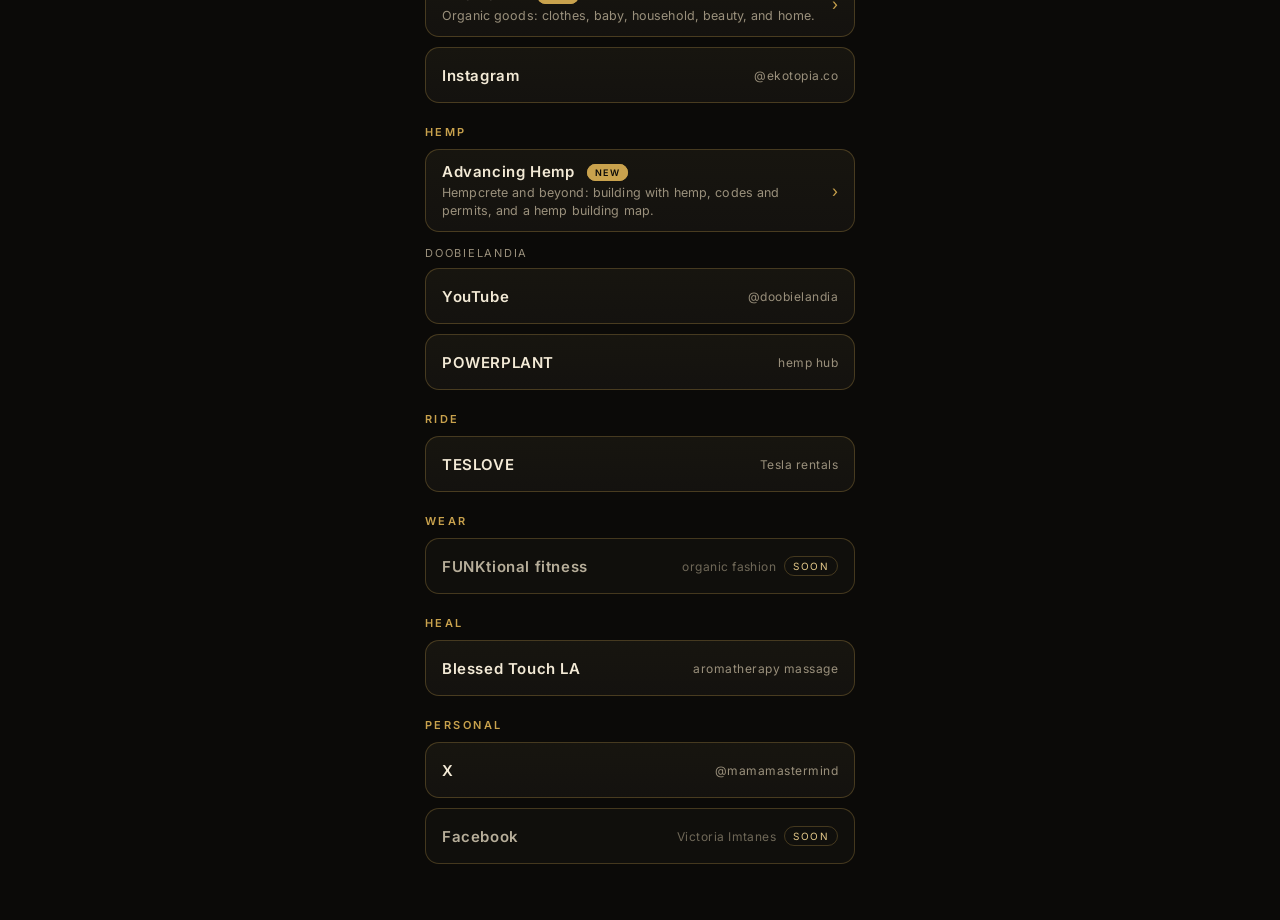
==== commit 20e727b4: "links: add HEMP section (Advancing Hemp first + DoobieLandia rows), drop BUILD" ====
--- a/links/index.html
+++ b/links/index.html
@@ -355,25 +355,32 @@
     </section>
 
     <section>
+      <span class="label">HEMP</span>
+      <div class="stack">
+        <a class="btn" href="https://advancinghemp.wordpress.com/" target="_blank" rel="noopener noreferrer">
+          <span><strong>Advancing Hemp <span class="new">NEW</span></strong><span class="blurb">Hempcrete and beyond: building with hemp, codes and permits, and a hemp building map.</span></span>
+          <span class="arrow" aria-hidden="true">&rsaquo;</span>
+        </a>
+      </div>
+      <span class="sub" style="margin-top: 14px;">DOOBIELANDIA</span>
+      <div class="stack">
+        <a class="btn" href="https://www.youtube.com/@doobielandia" target="_blank" rel="noopener noreferrer">
+          <span><strong>YouTube</strong></span>
+          <span class="right"><span class="meta">@doobielandia</span></span>
+        </a>
+        <a class="btn" href="/powerplant/">
+          <span><strong>POWERPLANT</strong></span>
+          <span class="right"><span class="meta">hemp hub</span></span>
+        </a>
+      </div>
+    </section>
+
+    <section>
       <span class="label">RIDE</span>
       <div class="stack">
         <a class="btn" href="/teslove/">
           <span><strong>TESLOVE</strong></span>
           <span class="right"><span class="meta">Tesla rentals</span></span>
-        </a>
-      </div>
-    </section>
-
-    <section>
-      <span class="label">DOOBIELANDIA</span>
-      <div class="stack">
-        <a class="btn" href="https://www.youtube.com/@doobielandia" target="_blank" rel="noopener noreferrer">
-          <span><strong>YouTube</strong></span>
-          <span class="right"><span class="meta">@doobielandia</span></span>
-        </a>
-        <a class="btn" href="/powerplant/">
-          <span><strong>Hemp</strong></span>
-          <span class="right"><span class="meta">hub</span></span>
         </a>
       </div>
     </section>
@@ -392,16 +399,6 @@
     </section>
 
     <section>
-      <span class="label">BUILD</span>
-      <div class="stack">
-        <a class="btn" href="https://advancinghemp.wordpress.com" target="_blank" rel="noopener noreferrer">
-          <span><strong>HEMPcrete</strong></span>
-          <span class="right"><span class="meta">Advancing Hemp</span></span>
-        </a>
-      </div>
-    </section>
-
-    <section>
       <span class="label">HEAL</span>
       <div class="stack">
         <a class="btn" href="https://blessedtouchla.com" target="_blank" rel="noopener noreferrer">
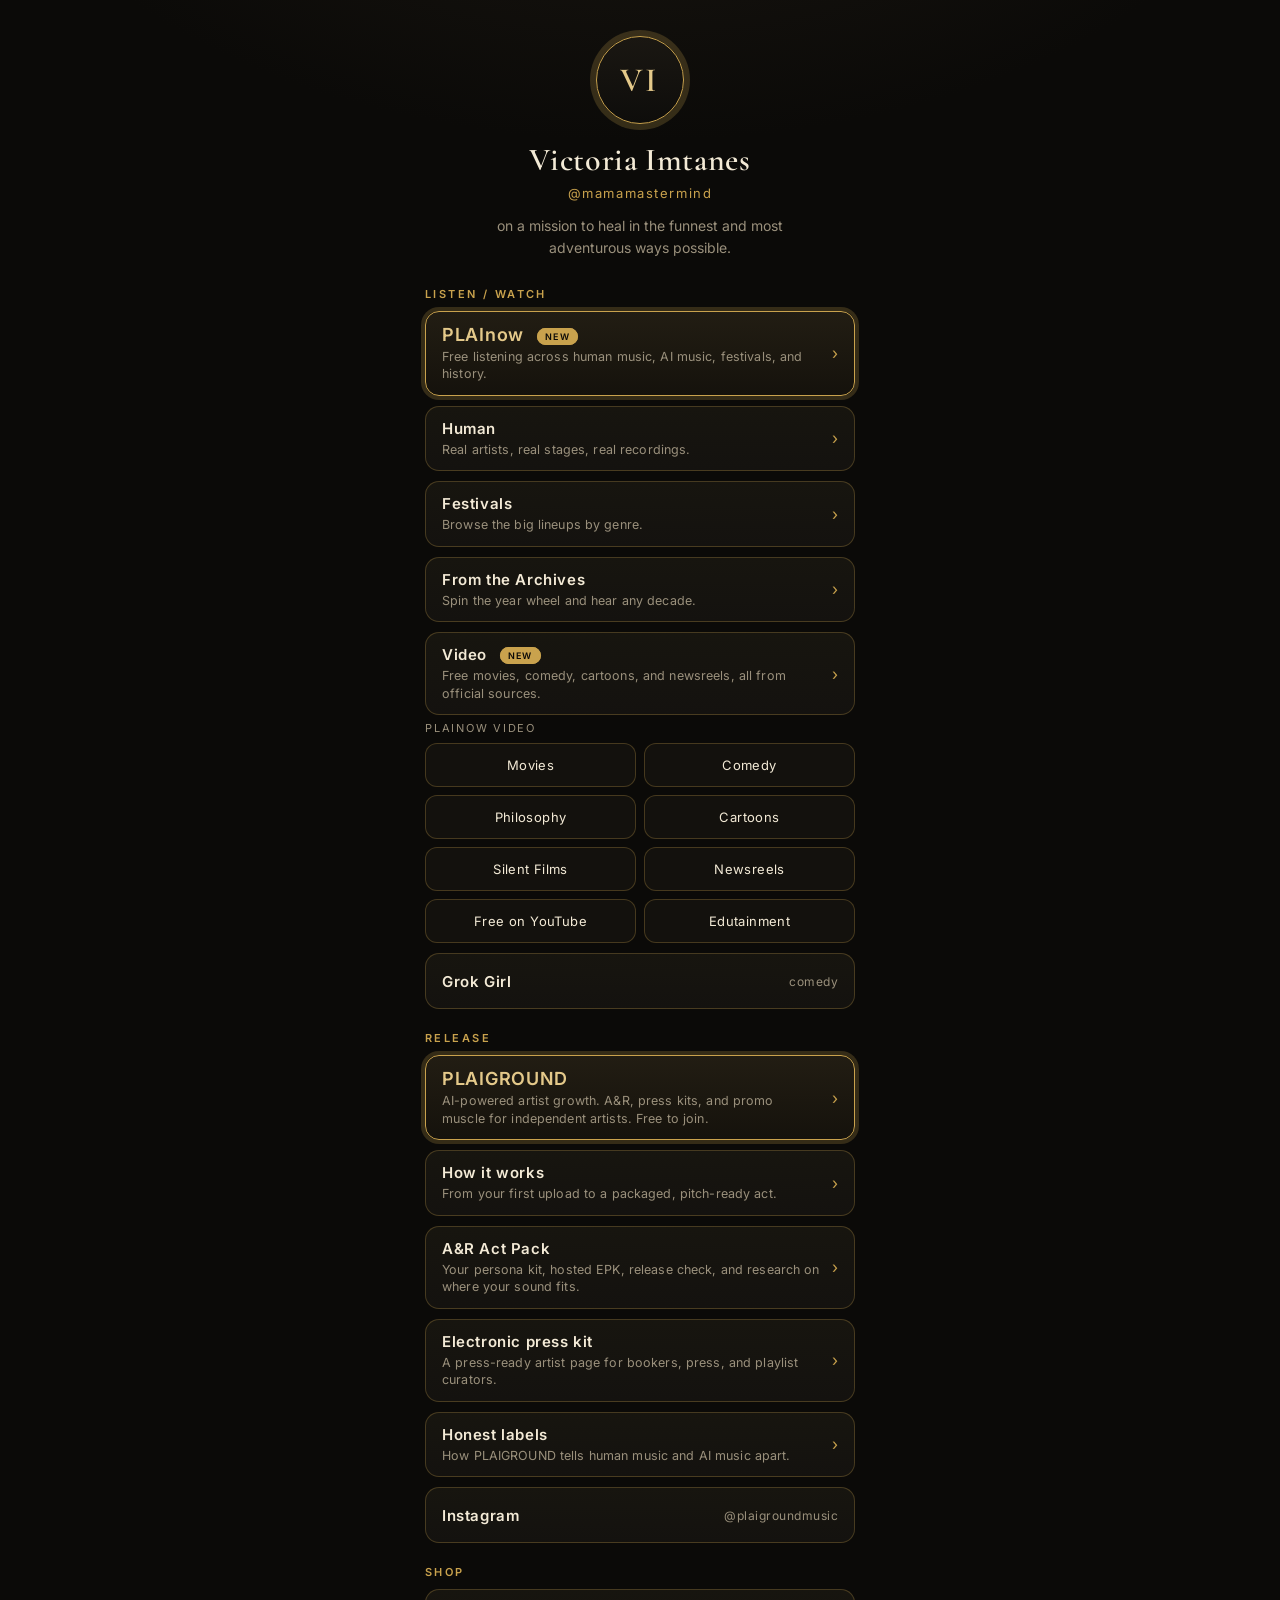
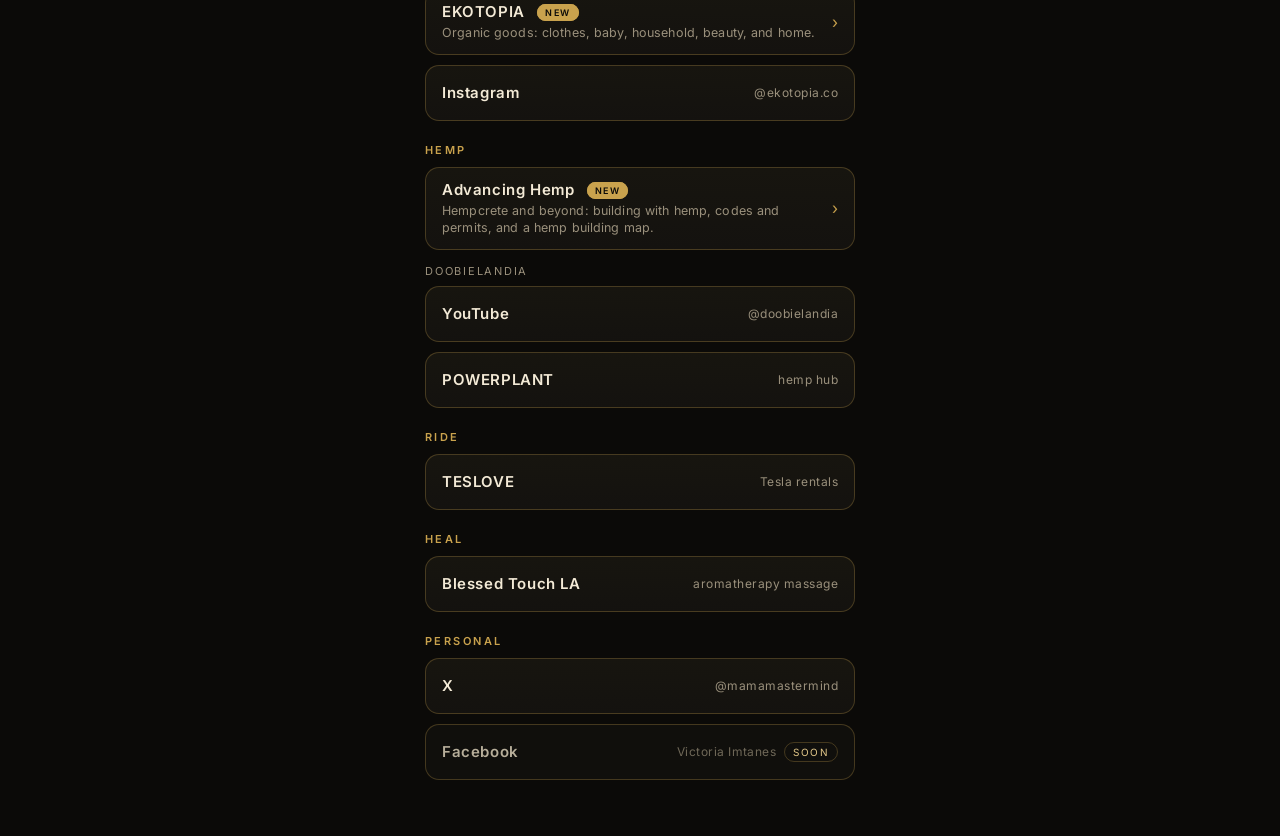
==== commit 533ea1b3: "links: remove FUNKtional fitness (WEAR section) and use PLAIGROUND-approved RELEASE blurbs (no prici" ====
--- a/links/index.html
+++ b/links/index.html
@@ -314,19 +314,19 @@
       <span class="label">RELEASE</span>
       <div class="stack">
         <a class="btn feature" href="https://www.wannaplai.com/" target="_blank" rel="noopener noreferrer">
-          <span><strong>PLAIGROUND</strong><span class="blurb">Release your music free. Distribution is $2.49 a song, and you only pay when you release.</span></span>
+          <span><strong>PLAIGROUND</strong><span class="blurb">AI-powered artist growth. A&R, press kits, and promo muscle for independent artists. Free to join.</span></span>
           <span class="arrow" aria-hidden="true">&rsaquo;</span>
         </a>
         <a class="btn" href="https://www.wannaplai.com/how-it-works.html" target="_blank" rel="noopener noreferrer">
-          <span><strong>How it works</strong><span class="blurb">Upload, get it on the stores, then grow it.</span></span>
+          <span><strong>How it works</strong><span class="blurb">From your first upload to a packaged, pitch-ready act.</span></span>
           <span class="arrow" aria-hidden="true">&rsaquo;</span>
         </a>
         <a class="btn" href="https://www.wannaplai.com/ar.html" target="_blank" rel="noopener noreferrer">
-          <span><strong>A&R Act Pack</strong><span class="blurb">$149: your artist kit, hosted EPK, and a release check in one pass.</span></span>
+          <span><strong>A&R Act Pack</strong><span class="blurb">Your persona kit, hosted EPK, release check, and research on where your sound fits.</span></span>
           <span class="arrow" aria-hidden="true">&rsaquo;</span>
         </a>
         <a class="btn" href="https://www.wannaplai.com/epk.html" target="_blank" rel="noopener noreferrer">
-          <span><strong>Electronic press kit</strong><span class="blurb">From $79: a press-ready artist page you can send to anyone.</span></span>
+          <span><strong>Electronic press kit</strong><span class="blurb">A press-ready artist page for bookers, press, and playlist curators.</span></span>
           <span class="arrow" aria-hidden="true">&rsaquo;</span>
         </a>
         <a class="btn" href="https://www.wannaplai.com/transparency.html" target="_blank" rel="noopener noreferrer">
@@ -382,19 +382,6 @@
           <span><strong>TESLOVE</strong></span>
           <span class="right"><span class="meta">Tesla rentals</span></span>
         </a>
-      </div>
-    </section>
-
-    <section>
-      <span class="label">WEAR</span>
-      <div class="stack">
-        <button class="btn soon" type="button" data-toast="FUNKtional fitness is coming soon.">
-          <span><strong>FUNKtional fitness</strong></span>
-          <span class="right">
-            <span class="meta">organic fashion</span>
-            <span class="chip">soon</span>
-          </span>
-        </button>
       </div>
     </section>
 
